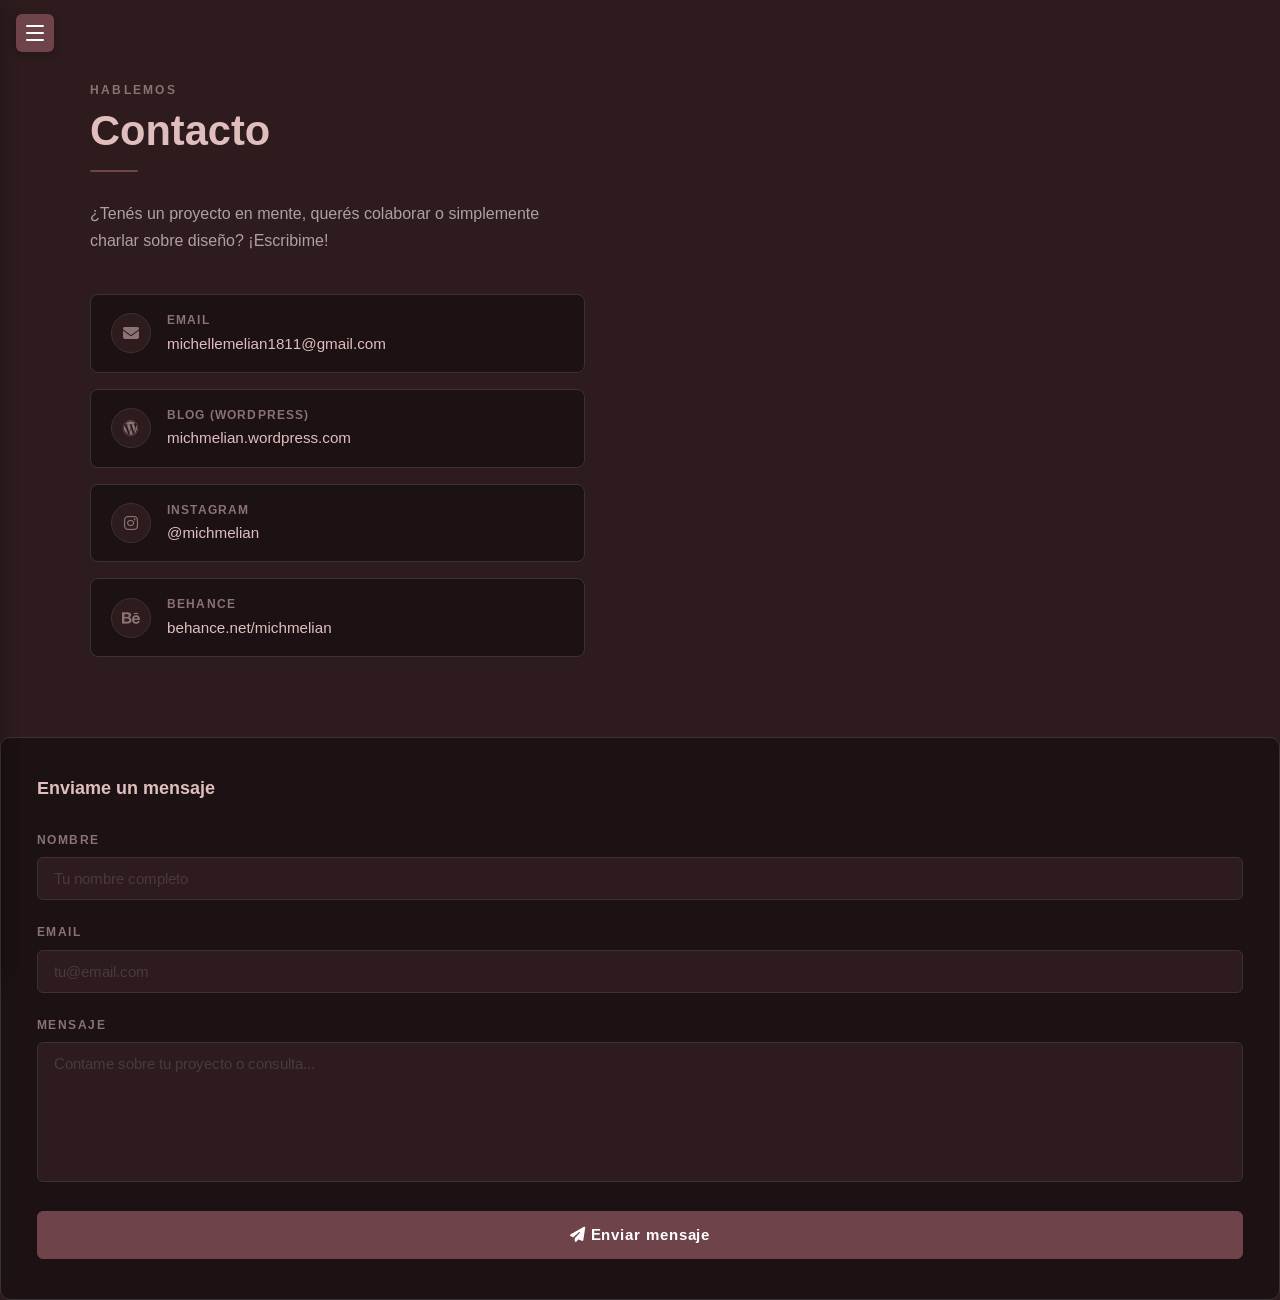
==== contacto.html @ 25904667 "Add files via upload" ====
<!DOCTYPE html>
<html lang="es">
<head>
    <meta charset="UTF-8">
    <meta name="viewport" content="width=device-width, initial-scale=1.0">
    <title>Contacto — Michelle Melián</title>

    <!-- Tipografías -->
    <link rel="preconnect" href="https://fonts.googleapis.com">
    <link rel="preconnect" href="https://fonts.gstatic.com" crossorigin>
    <link href="https://fonts.googleapis.com/css2?family=Arimo:ital,wght@0,400..700;1,400..700&display=swap" rel="stylesheet">

    <!-- CSS global -->
    <link rel="stylesheet" href="style.css">

    <!-- Font Awesome -->
    <link rel="stylesheet" href="https://cdnjs.cloudflare.com/ajax/libs/font-awesome/6.5.1/css/all.min.css">

    <style>
        /* ════════════════════════════════
           SIDEBAR (idéntico al index)
        ════════════════════════════════ */
        nav {
            position: fixed;
            top: 0; left: 0;
            height: 100%;
            width: 200px;
            background-color: #ffffff;
            border-right: 1px solid #eeeeee;
            padding: 60px 0 20px;
            display: flex;
            flex-direction: column;
            transform: translateX(-100%);
            transition: transform 0.32s cubic-bezier(0.4, 0, 0.2, 1);
            z-index: 200;
            box-shadow: 4px 0 16px rgba(0,0,0,0.15);
        }
        nav.open { transform: translateX(0); }
        nav a {
            display: block;
            margin: 0;
            padding: 12px 24px;
            text-align: left;
        }

        .overlay {
            display: none;
            position: fixed;
            inset: 0;
            background: rgba(0,0,0,0.35);
            z-index: 150;
        }
        .overlay.active { display: block; }

        .menu-toggle {
            position: fixed;
            top: 14px; left: 16px;
            z-index: 300;
            background: #6e444a;
            border: none;
            border-radius: 6px;
            width: 38px; height: 38px;
            cursor: pointer;
            display: flex;
            flex-direction: column;
            justify-content: center;
            align-items: center;
            gap: 5px;
            box-shadow: 0 2px 8px rgba(0,0,0,0.2);
            transition: background 0.2s;
        }
        .menu-toggle:hover { background: #8b7373; }
        .menu-toggle span {
            display: block;
            width: 18px; height: 2px;
            background: #fff;
            border-radius: 2px;
            transition: transform 0.32s, opacity 0.32s;
        }
        .menu-toggle.open span:nth-child(1) { transform: translateY(7px) rotate(45deg); }
        .menu-toggle.open span:nth-child(2) { opacity: 0; }
        .menu-toggle.open span:nth-child(3) { transform: translateY(-7px) rotate(-45deg); }

        /* ════════════════════════════════
           LAYOUT PRINCIPAL
        ════════════════════════════════ */
        .contact-wrapper {
            max-width: 1100px;
            margin: 80px auto 80px;
            padding: 0 40px;
            display: grid;
            grid-template-columns: 1fr 1.1fr;
            gap: 60px;
            align-items: start;
        }

        /* ── Columna izquierda: info ── */
        .contact-info {
            opacity: 0;
            transform: translateY(20px);
            animation: fadeUp 0.6s ease forwards 0.1s;
        }

        .contact-info .label {
            font-family: 'Arimo', sans-serif;
            font-size: 0.78rem;
            font-weight: 700;
            letter-spacing: 0.18em;
            text-transform: uppercase;
            color: #8b7373;
            display: block;
            margin-bottom: 8px;
        }

        .contact-info h1 {
            text-align: left;
            margin: 0 0 6px;
            font-size: 2.6rem;
            line-height: 1.1;
        }

        .contact-info .divider {
            width: 48px;
            height: 2px;
            background: #6e444a;
            border-radius: 2px;
            margin: 16px 0 28px;
        }

        .contact-info .intro {
            font-size: 1rem;
            color: #b0a0a2;
            line-height: 1.7;
            margin-bottom: 40px;
        }

        /* ── Métodos de contacto ── */
        .contact-methods {
            display: flex;
            flex-direction: column;
            gap: 16px;
        }

        .contact-item {
            display: flex;
            align-items: center;
            gap: 16px;
            padding: 16px 20px;
            background: #1C1113;
            border: 1px solid #3a3335;
            border-radius: 8px;
            text-decoration: none;
            transition: all 0.28s ease;
        }
        .contact-item:hover {
            border-color: #6e444a;
            transform: translateX(6px);
            box-shadow: 0 8px 24px rgba(0,0,0,0.3);
        }

        .contact-item-icon {
            width: 38px; height: 38px;
            border-radius: 50%;
            background: #2D1B1E;
            border: 1px solid #3a3335;
            display: flex;
            align-items: center;
            justify-content: center;
            flex-shrink: 0;
            color: #8b7373;
            font-size: 1rem;
            transition: background 0.28s, color 0.28s;
        }
        .contact-item:hover .contact-item-icon {
            background: #6e444a;
            color: #fff;
        }

        .contact-item-text {
            display: flex;
            flex-direction: column;
            gap: 2px;
        }
        .contact-item-label {
            font-family: 'Arimo', sans-serif;
            font-size: 0.72rem;
            font-weight: 700;
            letter-spacing: 0.1em;
            text-transform: uppercase;
            color: #8b7373;
        }
        .contact-item-value {
            font-size: 0.95rem;
            color: #e0bebe;
            font-weight: 500;
        }

        /* ── Columna derecha: formulario ── */
        .contact-form-wrap {
            background: #1C1113;
            border: 1px solid #3a3335;
            border-radius: 10px;
            padding: 36px 36px 40px;
            opacity: 0;
            transform: translateY(20px);
            animation: fadeUp 0.6s ease forwards 0.25s;
        }

        .form-title {
            font-family: 'Arimo', sans-serif;
            font-size: 1.1rem;
            font-weight: 700;
            color: #e0bebe;
            margin: 0 0 28px;
        }

        /* ── Campos del formulario ── */
        .form-group {
            margin-bottom: 22px;
            position: relative;
        }

        .form-group label {
            display: block;
            font-family: 'Arimo', sans-serif;
            font-size: 0.75rem;
            font-weight: 700;
            letter-spacing: 0.12em;
            text-transform: uppercase;
            color: #8b7373;
            margin-bottom: 8px;
            transition: color 0.25s;
        }
        .form-group:focus-within label { color: #e0bebe; }

        .form-group input,
        .form-group textarea {
            width: 100%;
            background: #2D1B1E;
            border: 1px solid #3a3335;
            border-radius: 6px;
            padding: 12px 16px;
            font-family: 'Arimo', sans-serif;
            font-size: 0.95rem;
            color: #ececec;
            outline: none;
            box-sizing: border-box;
            transition: border-color 0.25s ease, box-shadow 0.25s ease;
            resize: none;
        }
        .form-group input::placeholder,
        .form-group textarea::placeholder {
            color: #4a3a3d;
        }
        .form-group input:focus,
        .form-group textarea:focus {
            border-color: #6e444a;
            box-shadow: 0 0 0 3px rgba(110, 68, 74, 0.18);
        }

        .form-group textarea { height: 140px; }

        /* ── Botón enviar ── */
        .btn-submit {
            width: 100%;
            padding: 14px 20px;
            background: #6e444a;
            border: 1px solid #6e444a;
            border-radius: 6px;
            color: #fff;
            font-family: 'Arimo', sans-serif;
            font-size: 0.95rem;
            font-weight: 700;
            letter-spacing: 0.06em;
            cursor: pointer;
            display: flex;
            align-items: center;
            justify-content: center;
            gap: 10px;
            transition: all 0.28s ease;
            margin-top: 8px;
        }
        .btn-submit:hover {
            background: #8b5860;
            border-color: #8b5860;
            transform: translateY(-2px);
            box-shadow: 0 8px 20px rgba(110, 68, 74, 0.35);
        }
        .btn-submit:active { transform: translateY(0); }

        /* Spinner (oculto hasta enviar) */
        .btn-submit .spinner {
            display: none;
            width: 16px; height: 16px;
            border: 2px solid rgba(255,255,255,0.3);
            border-top-color: #fff;
            border-radius: 50%;
            animation: spin 0.7s linear infinite;
        }
        .btn-submit.loading .spinner { display: block; }
        .btn-submit.loading .btn-text { display: none; }

        /* Mensaje de éxito */
        .success-msg {
            display: none;
            text-align: center;
            padding: 24px 16px;
        }
        .success-msg i {
            font-size: 2.2rem;
            color: #6e444a;
            margin-bottom: 12px;
        }
        .success-msg p {
            color: #e0bebe;
            font-size: 1rem;
            margin: 0;
        }

        /* ════════════════════════════════
           KEYFRAMES
        ════════════════════════════════ */
        @keyframes fadeUp {
            to { opacity: 1; transform: translateY(0); }
        }
        @keyframes spin {
            to { transform: rotate(360deg); }
        }

        /* ════════════════════════════════
           RESPONSIVE
        ════════════════════════════════ */
        @media (max-width: 820px) {
            .contact-wrapper {
                grid-template-columns: 1fr;
                gap: 40px;
                padding: 0 20px;
            }
            .contact-info h1 { font-size: 2rem; }
            .contact-form-wrap { padding: 28px 24px 32px; }
        }
    </style>
</head>
<body>

    <!-- Overlay y menú hamburguesa (idéntico al index) -->
    <div class="overlay" id="overlay"></div>

    <button class="menu-toggle" id="menuToggle" aria-label="Abrir menú">
        <span></span><span></span><span></span>
    </button>

    <nav id="sidebar">
        <a href="index.html">Inicio</a>
        <a href="mis trabajos.html">Mis trabajos</a>
        <a href="contacto.html">Contacto</a>
    </nav>

    <!-- ── Layout principal ── -->
    <div class="contact-wrapper">

        <!-- Columna izquierda: info de contacto -->
        <div class="contact-info">
            <span class="label">Hablemos</span>
            <h1>Contacto</h1>
            <div class="divider"></div>
            <p class="intro">
                ¿Tenés un proyecto en mente, querés colaborar o simplemente charlar sobre diseño?
                ¡Escribime!
            </p>

            <!-- Métodos de contacto -->
            <!--
                CÓMO EDITAR:
                Reemplazá el href="#" con tus links reales (mailto:, https://instagram.com/..., etc.)
                y actualizá el texto de .contact-item-value con tus datos.
            -->
            <div class="contact-methods">

                <a href="mailto:michellemelian1811@gmail.com" class="contact-item">
                    <div class="contact-item-icon">
                        <i class="fa-solid fa-envelope"></i>
                    </div>
                    <div class="contact-item-text">
                        <span class="contact-item-label">Email</span>
                        <span class="contact-item-value">michellemelian1811@gmail.com</span>
                    </div>
                </a>

                <a href="https://michmelian.wordpress.com/" target="_blank" class="contact-item">
                    <div class="contact-item-icon">
                        <i class="fa-brands fa-wordpress"></i>
                    </div>
                    <div class="contact-item-text">
                        <span class="contact-item-label">Blog (WordPress)</span>
                        <span class="contact-item-value">michmelian.wordpress.com</span>
                    </div>
                </a>

                <!-- Agregá más métodos de contacto aquí siguiendo el mismo patrón -->
                <a href="#" target="_blank" class="contact-item">
                    <div class="contact-item-icon">
                        <i class="fa-brands fa-instagram"></i>
                    </div>
                    <div class="contact-item-text">
                        <span class="contact-item-label">Instagram</span>
                        <span class="contact-item-value">@michmelian</span>
                    </div>
                </a>

                <a href="https://www.behance.net/michmelian" target="_blank" class="contact-item">
                    <div class="contact-item-icon">
                        <i class="fa-brands fa-behance"></i>
                    </div>
                    <div class="contact-item-text">
                        <span class="contact-item-label">Behance</span>
                        <span class="contact-item-value">behance.net/michmelian</span>
                    </div>
                </a>

            </div>
        </div>
  </div>
        <!-- Columna derecha: formulario -->
        <div class="contact-form-wrap">
            <p class="form-title">Enviame un mensaje</p>

            <!-- 
                NOTA SOBRE EL FORMULARIO:
                Este formulario usa mailto: por defecto (no requiere backend).
                Para hacerlo realmente funcional, podés conectarlo con:
                - Formspree (https://formspree.io): gratis para formularios estáticos.
                  Reemplazá action="#" por action="https://formspree.io/f/TU_ID"
                  y method="POST", y quitá el JS personalizado del submit.
                - EmailJS: permite enviar sin backend desde JS.
            -->
            <div id="formContainer">

                <div class="form-group">
                    <label for="nombre">Nombre</label>
                    <input type="text" id="nombre" name="nombre" placeholder="Tu nombre completo" required>
                </div>

                <div class="form-group">
                    <label for="email">Email</label>
                    <input type="email" id="email" name="email" placeholder="tu@email.com" required>
                </div>

                <div class="form-group">
                    <label for="mensaje">Mensaje</label>
                    <textarea id="mensaje" name="mensaje" placeholder="Contame sobre tu proyecto o consulta..." required></textarea>
                </div>

                <button class="btn-submit" id="submitBtn" type="button">
                    <span class="btn-text">
                        <i class="fa-solid fa-paper-plane"></i>
                        Enviar mensaje
                    </span>
                    <span class="spinner"></span>
                </button>

            </div>

            <!-- Mensaje de éxito (se muestra tras enviar) -->
            <div class="success-msg" id="successMsg">
                <i class="fa-solid fa-circle-check"></i>
                <p>¡Mensaje enviado! Te respondo a la brevedad.</p>
            </div>

        </div>
    </div>

    <!-- ── JavaScript ── -->
    <script>
        /* ── Sidebar (idéntico al index) ── */
        const sidebar    = document.getElementById('sidebar');
        const menuToggle = document.getElementById('menuToggle');
        const overlay    = document.getElementById('overlay');

        menuToggle.addEventListener('click', () => {
            const isOpen = sidebar.classList.toggle('open');
            menuToggle.classList.toggle('open', isOpen);
            overlay.classList.toggle('active', isOpen);
        });
        overlay.addEventListener('click', () => {
            sidebar.classList.remove('open');
            menuToggle.classList.remove('open');
            overlay.classList.remove('active');
        });
        document.addEventListener('keydown', e => {
            if (e.key === 'Escape') overlay.click();
        });

        /* ── Validación y simulación de envío ──
           Reemplazá el setTimeout por tu lógica real de envío
           (fetch a Formspree, EmailJS, etc.)                   */
        const submitBtn  = document.getElementById('submitBtn');
        const formContainer = document.getElementById('formContainer');
        const successMsg = document.getElementById('successMsg');

        submitBtn.addEventListener('click', () => {
            const nombre  = document.getElementById('nombre').value.trim();
            const email   = document.getElementById('email').value.trim();
            const mensaje = document.getElementById('mensaje').value.trim();

            /* Validación básica */
            if (!nombre || !email || !mensaje) {
                /* Resalta campos vacíos */
                [{ id: 'nombre', val: nombre }, { id: 'email', val: email }, { id: 'mensaje', val: mensaje }]
                    .forEach(({ id, val }) => {
                        const el = document.getElementById(id);
                        if (!val) {
                            el.style.borderColor = '#a05060';
                            el.focus();
                            el.addEventListener('input', () => { el.style.borderColor = ''; }, { once: true });
                        }
                    });
                return;
            }

            /* Estado de carga */
            submitBtn.classList.add('loading');
            submitBtn.disabled = true;

            /*
              REEMPLAZÁ ESTE setTimeout CON TU LLAMADA REAL:
              Ejemplo con Formspree:

              fetch('https://formspree.io/f/TU_ID', {
                  method: 'POST',
                  headers: { 'Content-Type': 'application/json' },
                  body: JSON.stringify({ nombre, email, mensaje })
              })
              .then(res => {
                  if (res.ok) mostrarExito();
                  else alert('Hubo un error. Intentá de nuevo.');
              })
              .finally(() => {
                  submitBtn.classList.remove('loading');
                  submitBtn.disabled = false;
              });
            */
            setTimeout(() => {
                submitBtn.classList.remove('loading');
                formContainer.style.display = 'none';
                successMsg.style.display = 'block';
            }, 1600);
        });
    </script>

</body>
</html>
---- style.css ----
body {
    background-color: #2D1B1E; /* Fondo gris oscuro */
    color: #ececec; /* Texto en blanco*/
    font-family: "Roboto", sans-serif; /* Tipografía Google Fonts */
    margin: 0; /* Elimina márgenes predeterminados del navegador */
    padding: 0;
    line-height: 1.6; /* Mejora la legibilidad del texto */
}
/* --- Título grande --- */
h1 {
    color: #e0bebe; /* Color Bordo */
    font-size: 3rem; /* Tamaño grande y moderno */
    font-weight: 700; /* Negrita */
    text-align: center; /* Centrado */
    margin-top: 40px; /* Espacio arriba */
    margin-bottom: 20px; /* Espacio abajo */
}
/* --- Banner de imagen --- */
.blog {
    width: 100%; /* Ocupa todo el ancho */
    max-height: 900px; /* Limita la altura para que no sea gigante */
    overflow: hidden; /* Corta el exceso si la imagen es muy grande */
    display: flex;
    justify-content: center;
    align-items: center;
}
.blog-img {
    width: 55%; /* Imagen al 55% del ancho del blog */
    height: auto; /* Mantiene la proporción */
    object-fit: cover; /* Ajusta la imagen sin deformarla */
}
/* --- Contenedor de contenido --- */
.container {
    max-width: 800px; /* Ancho máximo para el texto, para que sea fácil de leer */
    margin: 0 auto; /* Centra el contenedor verticalmente */
    padding: 40px 20px; /* Espacio interior */
}
/* --- Títulos h2 en el contenido --- */
h2 {
    color: #e0bebe; /* Subtítulos también en verde oliva */
    font-size: 1.8rem;
    margin-bottom: 15px;
}
/* --- Párrafos "Sobre Mí"S*/
p {
    font-size: 1.1rem;
    color: #ececec;
    margin-bottom: 20px;
}S
/* --- Menú de navegación simple --- */
nav {
    background-color: #685454;
    padding: 20px 0;
    text-align: center;
    border-bottom: 1px solid #eeeeee;
}
nav a {
    text-decoration: bold; /* Quita el subrayado de los enlaces */
    color: #8b7373; /* Color rosa gris suave */
    font-weight: 400;
    margin: 0 15px; /* Espacio entre los enlaces */
    transition: color 0.3s ease; /* Efecto suave al pasar el mouse */
}
nav a:hover {
    color: #e0bebe;
    font-weight: 700;
}
/* --- Estilos para la Página de Contacto --- */
.redes-container {
    display: flex;
    justify-content: center;
    gap: 20px; /* Espacio entre los botones */
    margin-top: 40px;
}
/* --- Estilo base de los botones --- */
.btn-red {
    display: inline-flex;
    align-items: justify;
    gap: 10px; /* Espacio entre el icono y el texto */
    padding: 12px 30px;
    border: 1px solid #6e444a; /* Borde verde oliva */
    border-radius: 4px; /* Bordes apenas redondeados */
    text-decoration: none;
    font-weight: 700;
    font-size: 1rem;
    background-color: transparent; /* Fondo transparente inicialmente */
    color: #6e444a; /* Texto rosa gris suave */
    transition: all 0.3s ease; /* Transición suave para la animación */
}
/* --- Iconos un poco más grandes --- */
.btn-red i {
    font-size: 1.2rem;
}
/* --- Efecto Hover --- */
.btn-red:hover {
    background-color: #6e444a; 
    color: #ffffff; /* La letra e icono pasan a blanco */
    transform: translateY(-3px); /* Levanta el botón sutilmente */
    box-shadow: 0 5px 15px rgba(85, 107, 47, 0.2); /* Sombra suave */
}
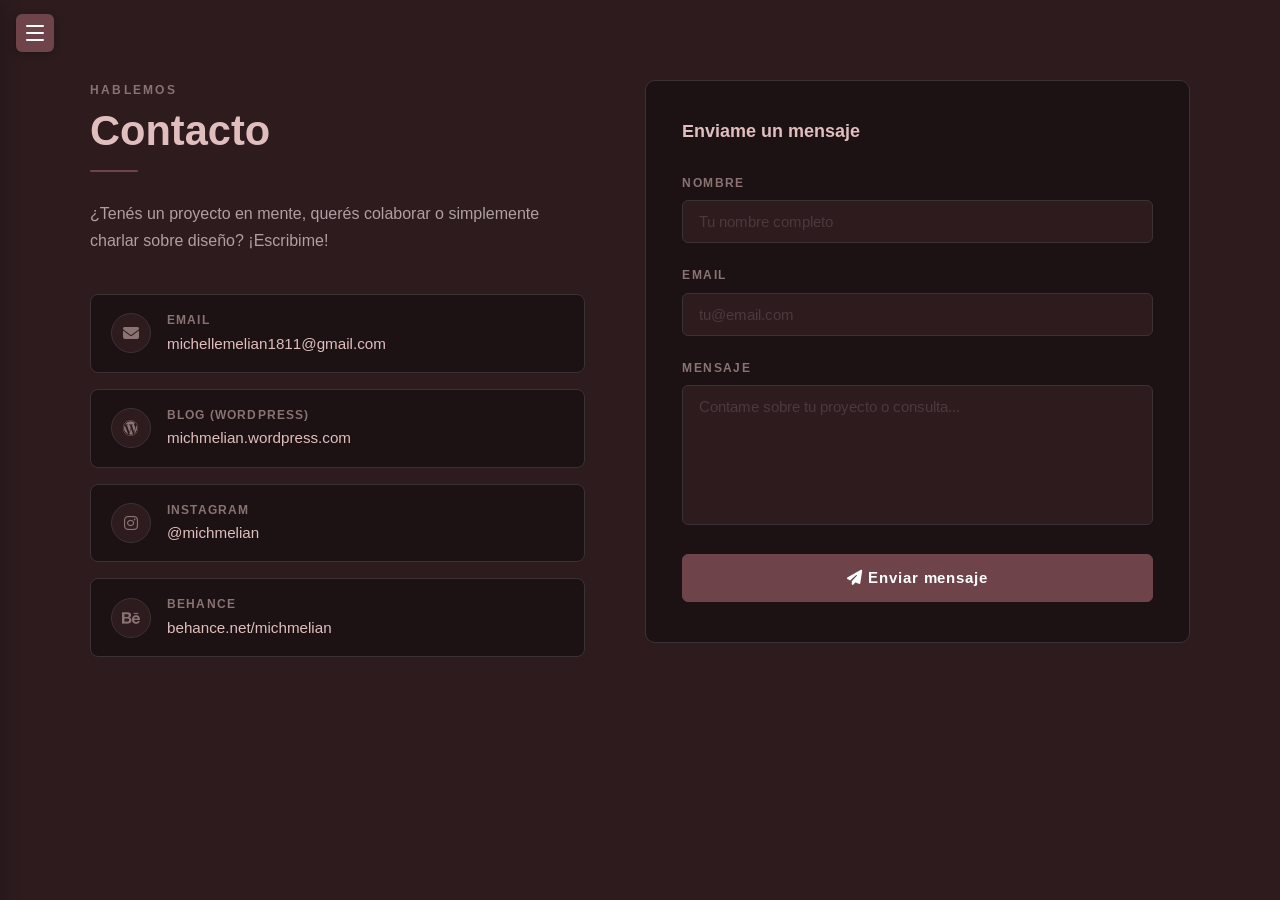
==== commit 86a69c24: "Update contacto.html" ====
--- a/contacto.html
+++ b/contacto.html
@@ -416,11 +416,12 @@
                         <span class="contact-item-label">Behance</span>
                         <span class="contact-item-value">behance.net/michmelian</span>
                     </div>
-                </a>
-
+                 </a>
+
+                 
             </div>
         </div>
-  </div>
+
         <!-- Columna derecha: formulario -->
         <div class="contact-form-wrap">
             <p class="form-title">Enviame un mensaje</p>
@@ -550,3 +551,4 @@
 
 </body>
 </html>
+
